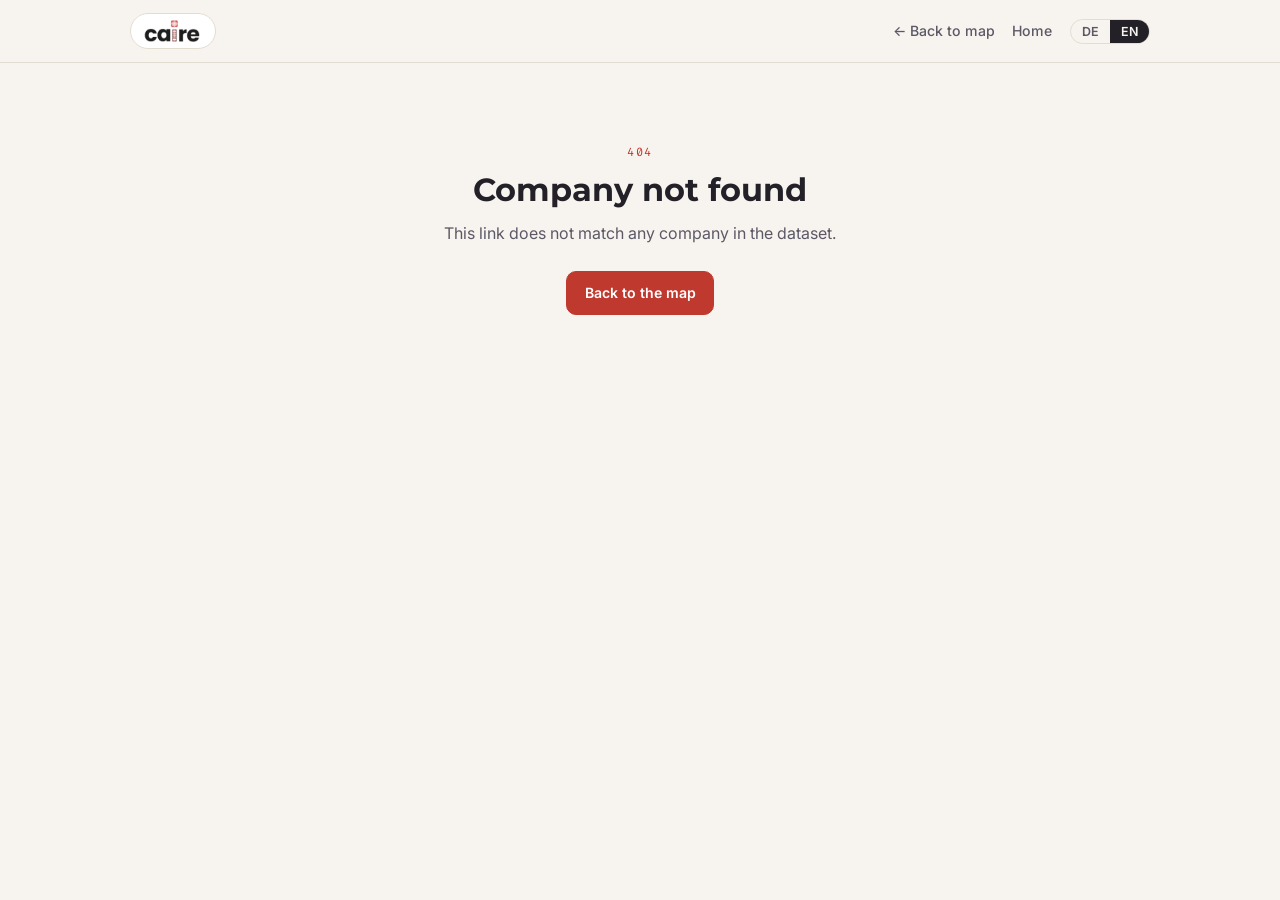
==== web-demo/company.html @ 9018b974 "Add logo splash, landing page and per-company pages; use scored prospects as map data Co-Authored-By" ====
<!doctype html>
<html lang="en">
<head>
<meta charset="utf-8" />
<meta name="viewport" content="width=device-width, initial-scale=1.0" />
<title>Caire — Company profile</title>
<meta name="description" content="Caire company profile: lead priority, agent scoring breakdown and evidence for Caritas Würzburg outreach." />
<link rel="icon" type="image/jpeg" href="logo.jpeg" />
<link href="https://fonts.googleapis.com/css2?family=Fira+Code:wght@400;500&family=Montserrat:wght@500;600;700;800&family=Inter:wght@400;500;600&display=swap" rel="stylesheet">
<style>
:root{--bg:#f7f4ef;--bg2:#efeae1;--card:#fdfbf8;--text:#232028;--soft:#5c5866;--accent:#c0392f;--accent-h:#a32b23;--accent-soft:#c0392f17;--border:#e2dcd1;--shadow:0 10px 30px -18px #3c302038;--on-accent:#fff;
  --tier-a:#5c7a5e;--tier-b:#b98a33;--tier-c:#8a8590;--tier-x:#c0392f;--bar:#e9e3d8;}
@media(prefers-color-scheme:dark){:root{--bg:#120f0f;--bg2:#1c1717;--card:#1d1818;--text:#f2ebe9;--soft:#b3a4a1;--accent:#ff7a6b;--accent-h:#ff9585;--accent-soft:#ff7a6b24;--border:#352c2c;--shadow:0 10px 30px -18px #000000bf;--on-accent:#120f0f;
  --tier-a:#8fb292;--tier-b:#d7ac5f;--tier-c:#9a939f;--tier-x:#ff7a6b;--bar:#2b2424;}}
*{box-sizing:border-box;margin:0;padding:0}
html{font-size:16px}
body{background:var(--bg);color:var(--text);font-family:Inter,system-ui,sans-serif;line-height:1.65;-webkit-font-smoothing:antialiased;overflow-x:hidden}
h1,h2,h3{font-family:Montserrat,Inter,sans-serif;line-height:1.3}
a{color:var(--accent)}
.container{max-width:1100px;margin:0 auto;padding:0 clamp(1rem,4vw,2.5rem)}
nav{position:sticky;top:0;z-index:10;background:color-mix(in srgb,var(--bg) 86%,transparent);backdrop-filter:blur(10px);border-bottom:1px solid var(--border)}
nav .container{display:flex;align-items:center;gap:1rem;height:62px}
.brand{display:flex;align-items:center;background:#fff;border-radius:999px;padding:3px 12px;border:1px solid var(--border)}
.brand img{height:28px;display:block}
nav .links{margin-left:auto;display:flex;gap:1.1rem;align-items:center}
nav .links a{color:var(--soft);text-decoration:none;font-size:.88rem;font-weight:500;white-space:nowrap}
nav .links a:hover{color:var(--accent)}
.lang{display:flex;border:1px solid var(--border);border-radius:999px;overflow:hidden}
.lang button{border:0;background:transparent;padding:4px 11px;font:600 .78rem Inter,sans-serif;color:var(--soft);cursor:pointer}
.lang button.on{background:var(--text);color:var(--bg)}
@media(max-width:560px){nav .links .hide-sm{display:none}}
main{padding:2.25rem 0 3rem}
.eyebrow{font-family:'Fira Code',monospace;letter-spacing:.12em;text-transform:uppercase;color:var(--accent);font-size:.75rem;display:block;margin-bottom:.4rem}
.head h1{font-size:clamp(1.8rem,5vw,2.8rem);font-weight:800;letter-spacing:-.02em;overflow-wrap:anywhere}
.head .sector{color:var(--soft);font-size:1.02rem;margin:.3rem 0 .9rem}
.facts{display:flex;flex-wrap:wrap;gap:.5rem}
.fact{font-size:.8rem;background:var(--card);border:1px solid var(--border);border-radius:999px;padding:.25rem .75rem;color:var(--soft);overflow-wrap:anywhere}
.fact b{color:var(--text);font-weight:600}
.grid2{display:grid;grid-template-columns:minmax(0,1.6fr) minmax(0,1fr);gap:1.25rem;margin-top:1.75rem}
@media(max-width:860px){.grid2{grid-template-columns:minmax(0,1fr)}}
.card{background:var(--card);border:1px solid var(--border);border-radius:14px;padding:1.35rem 1.4rem;box-shadow:var(--shadow);min-width:0}
.card+.card{margin-top:1.25rem}
.card h2{font-size:1.08rem;font-weight:700;margin-bottom:.8rem}
.score-hero{display:flex;gap:1.4rem;align-items:center;flex-wrap:wrap}
.big{font-family:Montserrat;font-weight:800;font-size:3.4rem;line-height:1;color:var(--accent)}
.big small{font-size:1.1rem;color:var(--soft);font-weight:600}
.tier{display:inline-block;padding:.3rem .8rem;border-radius:999px;font-weight:700;font-size:.85rem;color:#fff}
@media(prefers-color-scheme:dark){.tier{color:#120f0f}}
.tier.A{background:var(--tier-a)}.tier.B{background:var(--tier-b)}.tier.C{background:var(--tier-c)}.tier.X{background:var(--tier-x)}
.lead{font-size:1.02rem;margin-top:1rem}
.stats{display:grid;grid-template-columns:repeat(auto-fit,minmax(130px,1fr));gap:.6rem;margin-top:1.1rem}
.stat{background:var(--bg2);border-radius:10px;padding:.6rem .75rem}
.stat b{display:block;font-family:Montserrat;font-size:1.15rem}
.stat span{font-size:.75rem;color:var(--soft)}
.gate{margin-top:1rem;font-size:.88rem;padding:.6rem .8rem;border-radius:10px;border:1px solid var(--border)}
.gate.pass b{color:var(--tier-a)}.gate.fail{border-color:var(--tier-x);background:var(--accent-soft)}.gate.fail b{color:var(--tier-x)}
.callout{border-left:4px solid var(--accent);background:var(--accent-soft);padding:1rem 1.1rem;border-radius:0 12px 12px 0}
.callout .when{margin-top:.5rem;font-size:.85rem;color:var(--soft)}
.agent{padding:.8rem 0;border-top:1px solid var(--border)}
.agent:first-of-type{border-top:0;padding-top:0}
.agent-top{display:flex;align-items:center;gap:.6rem;flex-wrap:wrap}
.agent-id{font-family:'Fira Code',monospace;font-size:.75rem;color:var(--accent)}
.agent-name{font-weight:600;font-size:.95rem}
.method{font-size:.68rem;text-transform:uppercase;letter-spacing:.06em;border:1px solid var(--border);border-radius:999px;padding:.05rem .5rem;color:var(--soft)}
.method.reviewed{border-color:var(--tier-a);color:var(--tier-a)}
.agent-score{margin-left:auto;font-family:Montserrat;font-weight:700}
.bar{height:8px;border-radius:99px;background:var(--bar);margin:.45rem 0 .35rem;overflow:hidden}
.bar div{height:100%;background:var(--accent);border-radius:99px}
.agent-meta{font-size:.76rem;color:var(--soft);display:flex;gap:.9rem;flex-wrap:wrap}
.agent-why{font-size:.88rem;color:var(--soft);margin-top:.3rem}
ul.plain{list-style:none}
ul.plain li{position:relative;padding-left:1.1rem;font-size:.9rem;margin-bottom:.45rem;overflow-wrap:anywhere}
ul.plain li::before{content:"";position:absolute;left:0;top:.6em;width:6px;height:6px;border-radius:50%;background:var(--accent)}
ul.good li::before{background:var(--tier-a)}ul.warn li::before{background:var(--tier-b)}
.sub-h{font-size:.78rem;text-transform:uppercase;letter-spacing:.06em;color:var(--soft);font-weight:600;margin:1rem 0 .4rem}
.sub-h:first-child{margin-top:0}
p.body{font-size:.92rem;color:var(--soft);overflow-wrap:anywhere}
.chips{display:flex;flex-wrap:wrap;gap:.35rem}
.chip{font-size:.76rem;border:1px solid var(--border);border-radius:999px;padding:.15rem .6rem;color:var(--soft)}
.chip.area{background:var(--accent-soft);border-color:transparent;color:var(--accent)}
.src a{font-size:.85rem;text-decoration:none}
.src a:hover{text-decoration:underline}
.foot{font-size:.78rem;color:var(--soft);margin-top:1.5rem;padding-top:1rem;border-top:1px solid var(--border)}
.foot code{font-family:'Fira Code',monospace;font-size:.74rem;overflow-wrap:anywhere}
.pager{display:flex;justify-content:space-between;gap:1rem;margin-top:2rem;flex-wrap:wrap}
.btn{display:inline-block;padding:.6rem 1.1rem;border-radius:10px;font-weight:600;text-decoration:none;font-size:.88rem;border:1.5px solid var(--accent);color:var(--accent);max-width:100%;overflow:hidden;text-overflow:ellipsis;white-space:nowrap}
.btn:hover{background:var(--accent-soft)}
.btn.p{background:var(--accent);color:var(--on-accent)}
.empty{text-align:center;padding:5rem 0}
.empty h1{font-size:2rem;margin-bottom:.6rem}
.empty p{color:var(--soft);margin-bottom:1.5rem}
</style>
</head>
<body>
<nav><div class="container">
  <a class="brand" id="nav-home" href="home.html" aria-label="Caire home"><img src="logo.jpeg" alt="Caire logo"></a>
  <div class="links">
    <a id="nav-map" href="map.html"></a>
    <a id="nav-home2" class="hide-sm" href="home.html"></a>
    <div class="lang"><button data-l="de">DE</button><button data-l="en">EN</button></div>
  </div>
</div></nav>
<main class="container" id="root"></main>

<script src="data.js"></script>
<script>
const STR = {
  en: {
    back:'← Back to map', home:'Home', profile:'Company profile', rank:(r,n)=>`#${r} of ${n}`,
    lead:'Lead priority', final:'Final score', potential:'Potential if confirmed', gap:'Confidence gap',
    pct:n=>`Beats ${n}% of current Caritas partners`, pctl:'vs existing partners',
    cap:'Capacity multiplier', bonus:'Volunteer + trigger bonus',
    gate_pass:'Reputation gate passed', gate_fail:'Reputation gate failed',
    approach:'Suggested approach', when:'Best time to approach',
    agents:'Agent breakdown', conf:'confidence', weight:'weight', contrib:'contribution',
    reviewed:'reviewed', rule:'rule',
    why:'Why this score', strengths:'Strengths', drivers:'Top drivers', weak:'Weak spots', gaps:'Data gaps',
    lost:'pts lost', why_not:'Why not higher', reason:'Score reasoning', verify:'Verify next', flags:'Reviewer flags',
    csr:'CSR & engagement', themes:'CSR themes', areas:'Matched Caritas activity areas', foundation:'Foundation',
    prev:'Previous engagement', church:'Church link', network:'Caritas network link',
    facilities:n=>`${n} Caritas facilities in the same town`,
    contact:'Contact & sources', website:'Website', contact_l:'Contact', sources:'Sources', notes:'Research notes',
    src_conf:'Source confidence', high:'High', medium:'Medium', low:'Low',
    employees:'Employees', size:'Size', presence:'Presence',
    how:'How this score works', approx:'Map position is approximate (town level), not an exact address.',
    approx_district:'Only the district is known; the map position is the district centre.',
    prevc:'← Previous', nextc:'Next →',
    nf_title:'Company not found', nf_body:'This link does not match any company in the dataset.', nf_btn:'Back to the map',
  },
  de: {
    back:'← Zurück zur Karte', home:'Start', profile:'Unternehmensprofil', rank:(r,n)=>`#${r} von ${n}`,
    lead:'Lead-Priorität', final:'Endwert', potential:'Potenzial bei Bestätigung', gap:'Konfidenzlücke',
    pct:n=>`Besser als ${n}% der aktuellen Caritas-Partner`, pctl:'ggü. bestehenden Partnern',
    cap:'Kapazitätsfaktor', bonus:'Ehrenamt- + Anlass-Bonus',
    gate_pass:'Reputationsprüfung bestanden', gate_fail:'Reputationsprüfung nicht bestanden',
    approach:'Empfohlener Ansatz', when:'Bester Zeitpunkt',
    agents:'Bewertung je Agent', conf:'Konfidenz', weight:'Gewicht', contrib:'Beitrag',
    reviewed:'geprüft', rule:'Regel',
    why:'Warum diese Bewertung', strengths:'Stärken', drivers:'Wichtigste Treiber', weak:'Schwachstellen', gaps:'Datenlücken',
    lost:'Pkt. verloren', why_not:'Warum nicht höher', reason:'Begründung', verify:'Als Nächstes prüfen', flags:'Hinweise des Reviewers',
    csr:'CSR & Engagement', themes:'CSR-Themen', areas:'Passende Caritas-Tätigkeitsbereiche', foundation:'Stiftung',
    prev:'Bisheriges Engagement', church:'Kirchenbezug', network:'Bezug zum Caritas-Netzwerk',
    facilities:n=>`${n} Caritas-Einrichtungen im selben Ort`,
    contact:'Kontakt & Quellen', website:'Website', contact_l:'Kontakt', sources:'Quellen', notes:'Recherchenotizen',
    src_conf:'Beleglage', high:'Hoch', medium:'Mittel', low:'Niedrig',
    employees:'Mitarbeitende', size:'Größe', presence:'Präsenz',
    how:'So funktioniert die Bewertung', approx:'Die Kartenposition ist ungefähr (Ortsebene), keine genaue Adresse.',
    approx_district:'Nur der Landkreis ist bekannt; die Kartenposition ist die Kreismitte.',
    prevc:'← Vorheriges', nextc:'Nächstes →',
    nf_title:'Unternehmen nicht gefunden', nf_body:'Dieser Link passt zu keinem Unternehmen im Datensatz.', nf_btn:'Zurück zur Karte',
  }
};
const params = new URLSearchParams(location.search);
let LANG = params.get('lang') === 'de' ? 'de' : 'en';
const t = k => STR[LANG][k];
const DATA = (typeof CAIRE_COMPANIES !== 'undefined') ? CAIRE_COMPANIES : [];
const META = (typeof CAIRE_META !== 'undefined') ? CAIRE_META : {};
const BY_RANK = [...DATA].sort((a,b)=>(a.rank??1e9)-(b.rank??1e9));

function esc(s){
  if(s===undefined||s===null) return '';
  return String(s).replace(/[&<>"']/g, m=>({'&':'&amp;','<':'&lt;','>':'&gt;','"':'&quot;',"'":'&#39;'}[m]));
}
const has = v => v!==null && v!==undefined && v!=='' && !(Array.isArray(v) && !v.length);
const num = (v,d=1) => (typeof v==='number') ? v.toFixed(d).replace(/\.0+$/,'') : '–';
const host = u => { try{ return new URL(u).hostname.replace(/^www\./,''); }catch(e){ return u; } };
const safeUrl = u => /^https?:\/\//i.test(String(u||'')) ? u : null;
const langQ = () => LANG==='de' ? '&lang=de' : '';
const pageUrl = id => `company.html?id=${encodeURIComponent(id)}${langQ()}`;
const ul = (items, cls='') => `<ul class="plain ${cls}">${items.map(i=>`<li>${i}</li>`).join('')}</ul>`;
const sub = (title, html) => html ? `<div class="sub-h">${esc(title)}</div>${html}` : '';
// Explanation items are either strings or {agent, name, why, contribution|lost_points|score}.
function itemText(x, kind){
  if(typeof x === 'string') return esc(x);
  const extra = kind==='gap' && x.lost_points!=null ? ` <span class="chip">−${num(x.lost_points,2)} ${t('lost')}</span>`
    : kind==='driver' && x.contribution!=null ? ` <span class="chip">+${num(x.contribution,2)}</span>`
    : x.score!=null ? ` <span class="chip">${esc(x.score)}/10</span>` : '';
  return `<b>${esc(x.name||x.agent||'')}</b>${x.why ? ': '+esc(x.why) : ''}${extra}`;
}

function syncChrome(){
  document.documentElement.lang = LANG;
  document.getElementById('nav-map').textContent = t('back');
  document.getElementById('nav-home2').textContent = t('home');
  const q = LANG==='de' ? '?lang=de' : '';
  document.getElementById('nav-map').href = 'map.html' + q;
  document.getElementById('nav-home').href = 'home.html' + q;
  document.getElementById('nav-home2').href = 'home.html' + q;
  document.querySelectorAll('.lang button').forEach(b=> b.classList.toggle('on', b.dataset.l===LANG));
}

function render(){
  syncChrome();
  const root = document.getElementById('root');
  const c = DATA.find(x=>x.id===params.get('id'));
  if(!c){
    document.title = 'Caire — ' + t('nf_title');
    root.innerHTML = `<div class="empty"><span class="eyebrow">404</span><h1>${t('nf_title')}</h1><p>${t('nf_body')}</p><a class="btn p" href="map.html${LANG==='de'?'?lang=de':''}">${t('nf_btn')}</a></div>`;
    return;
  }
  document.title = `${c.name} — Caire`;
  const s = c.scores||{}, e = c.explanation||{}, g = c.gate||{}, a = c.agents||{};
  const tc = ['A','B','C','X'].includes(c.tier_code) ? c.tier_code : 'C';
  const web = safeUrl(c.website);

  const facts = [
    c.town ? `<span class="fact"><b>${esc(c.town)}</b>${c.landkreis && c.landkreis!==c.town ? ' · '+esc(c.landkreis) : ''}</span>` : '',
    has(c.presence) ? `<span class="fact">${t('presence')}: <b>${esc(c.presence)}</b></span>` : '',
    has(c.size_class) ? `<span class="fact">${t('size')}: <b>${esc(c.size_class)}</b></span>` : '',
    has(c.employees) ? `<span class="fact">${t('employees')}: <b>${esc(c.employees)}</b></span>` : '',
    web ? `<span class="fact"><a href="${esc(web)}" target="_blank" rel="noopener">${esc(host(web))} ↗</a></span>` : '',
    c.rank!=null ? `<span class="fact"><b>${esc(t('rank')(c.rank, DATA.length))}</b></span>` : '',
  ].join('');

  const stats = [
    [num(s.final_score,2), t('final')],
    [num(s.potential_score_if_confirmed,2), t('potential')],
    [num(s.confidence_gap,2), t('gap')],
    [s.percentile_vs_existing_partners!=null ? s.percentile_vs_existing_partners+'%' : '–', t('pctl')],
    [s.capacity_multiplier!=null ? '×'+num(s.capacity_multiplier,2) : '–', t('cap')],
    [s.volunteer_trigger_bonus ? '+'+num(s.volunteer_trigger_bonus,2) : '0', t('bonus')],
  ].map(([v,l])=>`<div class="stat"><b>${esc(v)}</b><span>${esc(l)}</span></div>`).join('');

  const agentIds = Object.keys(a).sort((x,y)=>parseInt(x.slice(1))-parseInt(y.slice(1)));
  const agents = agentIds.map(id=>{
    const ag = a[id]||{};
    const pctw = Math.max(0, Math.min(100, (ag.score||0)*10));
    const method = ag.method==='reviewed' ? 'reviewed' : 'rule';
    return `<div class="agent">
      <div class="agent-top"><span class="agent-id">${esc(id)}</span><span class="agent-name">${esc(ag.name)}</span>
        <span class="method ${method}">${t(method)}</span><span class="agent-score">${esc(num(ag.score))}/10</span></div>
      <div class="bar"><div style="width:${pctw}%"></div></div>
      <div class="agent-meta"><span>${t('conf')} ${esc(num(ag.confidence,2))}</span><span>${t('weight')} ${esc(num(ag.weight,2))}</span>
        <span>${t('contrib')} ${esc(num(ag.contribution,2))} / ${esc(num(ag.max_contribution,2))}</span></div>
      ${ag.rationale ? `<div class="agent-why">${esc(ag.rationale)}</div>` : ''}
    </div>`;
  }).join('');

  const why = [
    sub(t('strengths'), has(e.strengths) ? ul(e.strengths.map(x=>itemText(x)), 'good') : ''),
    sub(t('drivers'), has(e.top_drivers) ? ul(e.top_drivers.map(x=>itemText(x,'driver')), 'good') : ''),
    sub(t('weak'), has(e.weak_spots) ? ul(e.weak_spots.map(x=>itemText(x)), 'warn') : ''),
    sub(t('gaps'), has(e.data_gaps) ? ul(e.data_gaps.map(x=>itemText(x,'gap')), 'warn') : ''),
    sub(t('why_not'), has(e.why_not_higher) ? `<p class="body">${esc(e.why_not_higher)}</p>` : ''),
    sub(t('reason'), has(e.score_reason) ? `<p class="body">${esc(e.score_reason)}</p>` : ''),
  ].join('');

  const side = [
    sub(t('verify'), has(e.what_to_verify_next) ? ul(e.what_to_verify_next.map(x=>itemText(x))) : ''),
    sub(t('flags'), has(e.reviewer_flags) ? ul(e.reviewer_flags.map(x=>itemText(x)), 'warn') : ''),
  ].join('');

  const csr = [
    has(c.csr_summary) ? `<p class="body">${esc(c.csr_summary)}</p>` : '',
    sub(t('themes'), has(c.csr_themes) ? `<div class="chips">${c.csr_themes.map(x=>`<span class="chip">${esc(x)}</span>`).join('')}</div>` : ''),
    sub(t('areas'), has(c.matched_areas) ? `<div class="chips">${c.matched_areas.map(x=>`<span class="chip area">${esc(x)}</span>`).join('')}</div>` : ''),
    sub(t('foundation'), has(c.foundation) ? `<p class="body">${esc(typeof c.foundation==='string' ? c.foundation : JSON.stringify(c.foundation))}</p>` : ''),
    sub(t('prev'), has(c.previous_engagement) ? ul(c.previous_engagement.map(x=>esc(x))) : ''),
    sub(t('church'), has(c.church_link) ? `<p class="body">${esc(c.church_link)}</p>` : ''),
    sub(t('network'), (has(c.caritas_network_link) || c.caritas_facilities_in_town) ?
      `${has(c.caritas_network_link) ? `<p class="body">${esc(c.caritas_network_link)}</p>` : ''}${c.caritas_facilities_in_town ? `<p class="body"><b>${esc(t('facilities')(c.caritas_facilities_in_town))}</b></p>` : ''}` : ''),
  ].join('');

  const srcs = (c.source_urls||[]).map(u=>{ const su = safeUrl(u); return su ? `<a href="${esc(su)}" target="_blank" rel="noopener">${esc(host(su))} ↗</a>` : esc(u); });
  const contact = [
    sub(t('website'), web ? `<p class="body"><a href="${esc(web)}" target="_blank" rel="noopener">${esc(web)}</a></p>` : ''),
    sub(t('contact_l'), has(c.contact) ? `<p class="body">${esc(c.contact)}</p>` : ''),
    sub(t('src_conf'), has(c.confidence) ? `<p class="body"><b>${esc(t(c.confidence) || c.confidence)}</b></p>` : ''),
    sub(t('sources'), srcs.length ? `<div class="src">${ul(srcs)}</div>` : ''),
    sub(t('notes'), has(c.source_notes) ? `<p class="body">${esc(c.source_notes)}</p>` : ''),
  ].join('');

  const i = BY_RANK.indexOf(c), prev = BY_RANK[i-1], next = BY_RANK[i+1];
  const m = META.model || {};

  root.innerHTML = `
    <div class="head">
      <span class="eyebrow">${t('profile')}${c.pid ? ' · '+esc(c.pid) : ''}</span>
      <h1>${esc(c.name)}</h1>
      ${has(c.sector) ? `<p class="sector">${esc(c.sector)}</p>` : ''}
      <div class="facts">${facts}</div>
    </div>

    <div class="grid2">
      <div>
        <div class="card">
          <div class="score-hero">
            <div><div class="big">${esc(num(s.lead_priority))}<small> /10</small></div><div style="font-size:.8rem;color:var(--soft)">${t('lead')}</div></div>
            <div><span class="tier ${tc}">${esc(c.tier||tc)}</span>
              ${s.percentile_vs_existing_partners!=null ? `<div style="font-size:.88rem;margin-top:.4rem">${esc(t('pct')(s.percentile_vs_existing_partners))}</div>` : ''}</div>
          </div>
          ${has(e.headline) ? `<p class="lead">${esc(e.headline)}</p>` : ''}
          <div class="stats">${stats}</div>
          <div class="gate ${g.pass===false ? 'fail' : 'pass'}"><b>${g.pass===false ? '✕ '+t('gate_fail') : '✓ '+t('gate_pass')}</b>${g.note ? ' — '+esc(g.note) : ''}</div>
        </div>

        ${has(e.approach_angle) ? `<div class="card"><h2>${t('approach')}</h2><div class="callout">${esc(e.approach_angle)}
          ${has(e.best_time_to_approach) ? `<div class="when"><b>${t('when')}:</b> ${esc(e.best_time_to_approach)}</div>` : ''}</div></div>` : ''}

        ${agents ? `<div class="card"><h2>${t('agents')}</h2>${agents}</div>` : ''}
        ${why ? `<div class="card"><h2>${t('why')}</h2>${why}</div>` : ''}
      </div>
      <div>
        ${side ? `<div class="card">${side}</div>` : ''}
        ${csr ? `<div class="card"><h2>${t('csr')}</h2>${csr}</div>` : ''}
        ${contact ? `<div class="card"><h2>${t('contact')}</h2>${contact}</div>` : ''}
      </div>
    </div>

    <div class="pager">
      ${prev ? `<a class="btn" href="${pageUrl(prev.id)}" title="${esc(prev.name)}">${t('prevc')} ${esc(prev.name)}</a>` : '<span></span>'}
      ${next ? `<a class="btn p" href="${pageUrl(next.id)}" title="${esc(next.name)}">${esc(next.name)} ${t('nextc')}</a>` : ''}
    </div>

    <div class="foot">
      <b>${t('how')}:</b> ${m.formula_final ? `<code>${esc(m.formula_final)}</code>` : ''}${m.formula_lead_priority ? ` · <code>${esc(m.formula_lead_priority)}</code>` : ''}
      ${META.calibration && META.calibration.basis ? `<br>${esc(META.calibration.basis)}` : ''}
      <br>${c.position==='district' ? t('approx_district') : t('approx')}
    </div>`;
}

document.querySelectorAll('.lang button').forEach(b=> b.onclick = ()=>{
  LANG = b.dataset.l;
  if(LANG==='de') params.set('lang','de'); else params.delete('lang');
  history.replaceState(null, '', '?' + params.toString());
  render();
});
render();
</script>
</body>
</html>
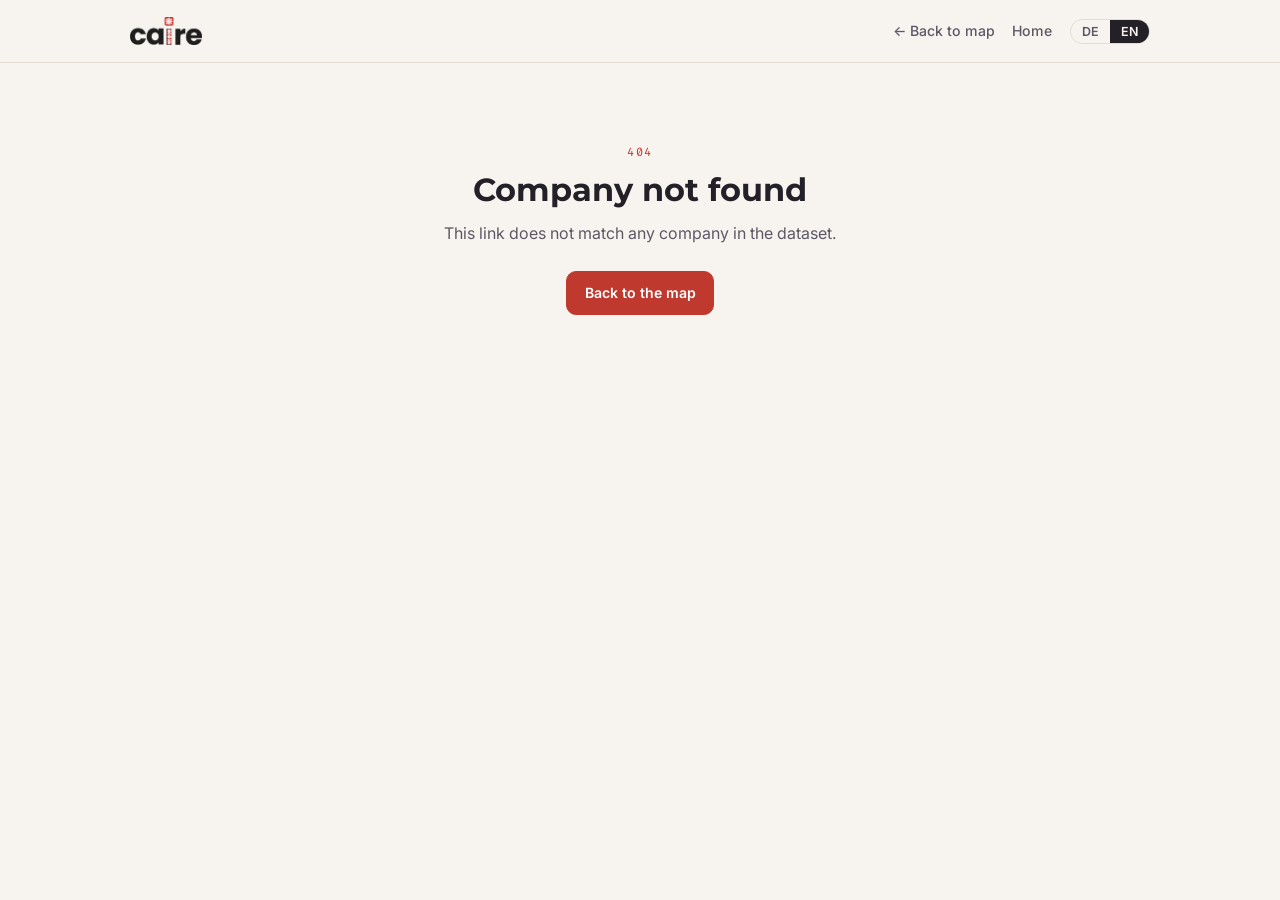
==== commit 6fa9104b: "all files push" ====
--- a/web-demo/company.html
+++ b/web-demo/company.html
@@ -5,13 +5,13 @@
 <meta name="viewport" content="width=device-width, initial-scale=1.0" />
 <title>Caire — Company profile</title>
 <meta name="description" content="Caire company profile: lead priority, agent scoring breakdown and evidence for Caritas Würzburg outreach." />
-<link rel="icon" type="image/jpeg" href="logo.jpeg" />
+<link rel="icon" type="image/png" href="logo.png" />
 <link href="https://fonts.googleapis.com/css2?family=Fira+Code:wght@400;500&family=Montserrat:wght@500;600;700;800&family=Inter:wght@400;500;600&display=swap" rel="stylesheet">
 <style>
 :root{--bg:#f7f4ef;--bg2:#efeae1;--card:#fdfbf8;--text:#232028;--soft:#5c5866;--accent:#c0392f;--accent-h:#a32b23;--accent-soft:#c0392f17;--border:#e2dcd1;--shadow:0 10px 30px -18px #3c302038;--on-accent:#fff;
-  --tier-a:#5c7a5e;--tier-b:#b98a33;--tier-c:#8a8590;--tier-x:#c0392f;--bar:#e9e3d8;}
+  --tier-a:#2e9e4f;--tier-b:#e5b400;--tier-c:#d63a2f;--tier-x:#141414;--bar:#e9e3d8;}
 @media(prefers-color-scheme:dark){:root{--bg:#120f0f;--bg2:#1c1717;--card:#1d1818;--text:#f2ebe9;--soft:#b3a4a1;--accent:#ff7a6b;--accent-h:#ff9585;--accent-soft:#ff7a6b24;--border:#352c2c;--shadow:0 10px 30px -18px #000000bf;--on-accent:#120f0f;
-  --tier-a:#8fb292;--tier-b:#d7ac5f;--tier-c:#9a939f;--tier-x:#ff7a6b;--bar:#2b2424;}}
+  --tier-a:#4cc271;--tier-b:#f2c94c;--tier-c:#ff6b5e;--tier-x:#000;--bar:#2b2424;}}
 *{box-sizing:border-box;margin:0;padding:0}
 html{font-size:16px}
 body{background:var(--bg);color:var(--text);font-family:Inter,system-ui,sans-serif;line-height:1.65;-webkit-font-smoothing:antialiased;overflow-x:hidden}
@@ -20,8 +20,9 @@
 .container{max-width:1100px;margin:0 auto;padding:0 clamp(1rem,4vw,2.5rem)}
 nav{position:sticky;top:0;z-index:10;background:color-mix(in srgb,var(--bg) 86%,transparent);backdrop-filter:blur(10px);border-bottom:1px solid var(--border)}
 nav .container{display:flex;align-items:center;gap:1rem;height:62px}
-.brand{display:flex;align-items:center;background:#fff;border-radius:999px;padding:3px 12px;border:1px solid var(--border)}
+.brand{display:flex;align-items:center}
 .brand img{height:28px;display:block}
+@media(prefers-color-scheme:dark){.brand img{filter:invert(1) hue-rotate(180deg)}}
 nav .links{margin-left:auto;display:flex;gap:1.1rem;align-items:center}
 nav .links a{color:var(--soft);text-decoration:none;font-size:.88rem;font-weight:500;white-space:nowrap}
 nav .links a:hover{color:var(--accent)}
@@ -46,7 +47,7 @@
 .big small{font-size:1.1rem;color:var(--soft);font-weight:600}
 .tier{display:inline-block;padding:.3rem .8rem;border-radius:999px;font-weight:700;font-size:.85rem;color:#fff}
 @media(prefers-color-scheme:dark){.tier{color:#120f0f}}
-.tier.A{background:var(--tier-a)}.tier.B{background:var(--tier-b)}.tier.C{background:var(--tier-c)}.tier.X{background:var(--tier-x)}
+.tier.A{background:var(--tier-a)}.tier.B{background:var(--tier-b)}.tier.C{background:var(--tier-c)}.tier.X{background:var(--tier-x);color:#fff;border:1px solid #fff3}.tier.B{color:#1a1a1a}
 .lead{font-size:1.02rem;margin-top:1rem}
 .stats{display:grid;grid-template-columns:repeat(auto-fit,minmax(130px,1fr));gap:.6rem;margin-top:1.1rem}
 .stat{background:var(--bg2);border-radius:10px;padding:.6rem .75rem}
@@ -93,7 +94,7 @@
 </head>
 <body>
 <nav><div class="container">
-  <a class="brand" id="nav-home" href="home.html" aria-label="Caire home"><img src="logo.jpeg" alt="Caire logo"></a>
+  <a class="brand" id="nav-home" href="home.html" aria-label="Caire home"><img src="logo.png" alt="Caire logo"></a>
   <div class="links">
     <a id="nav-map" href="map.html"></a>
     <a id="nav-home2" class="hide-sm" href="home.html"></a>
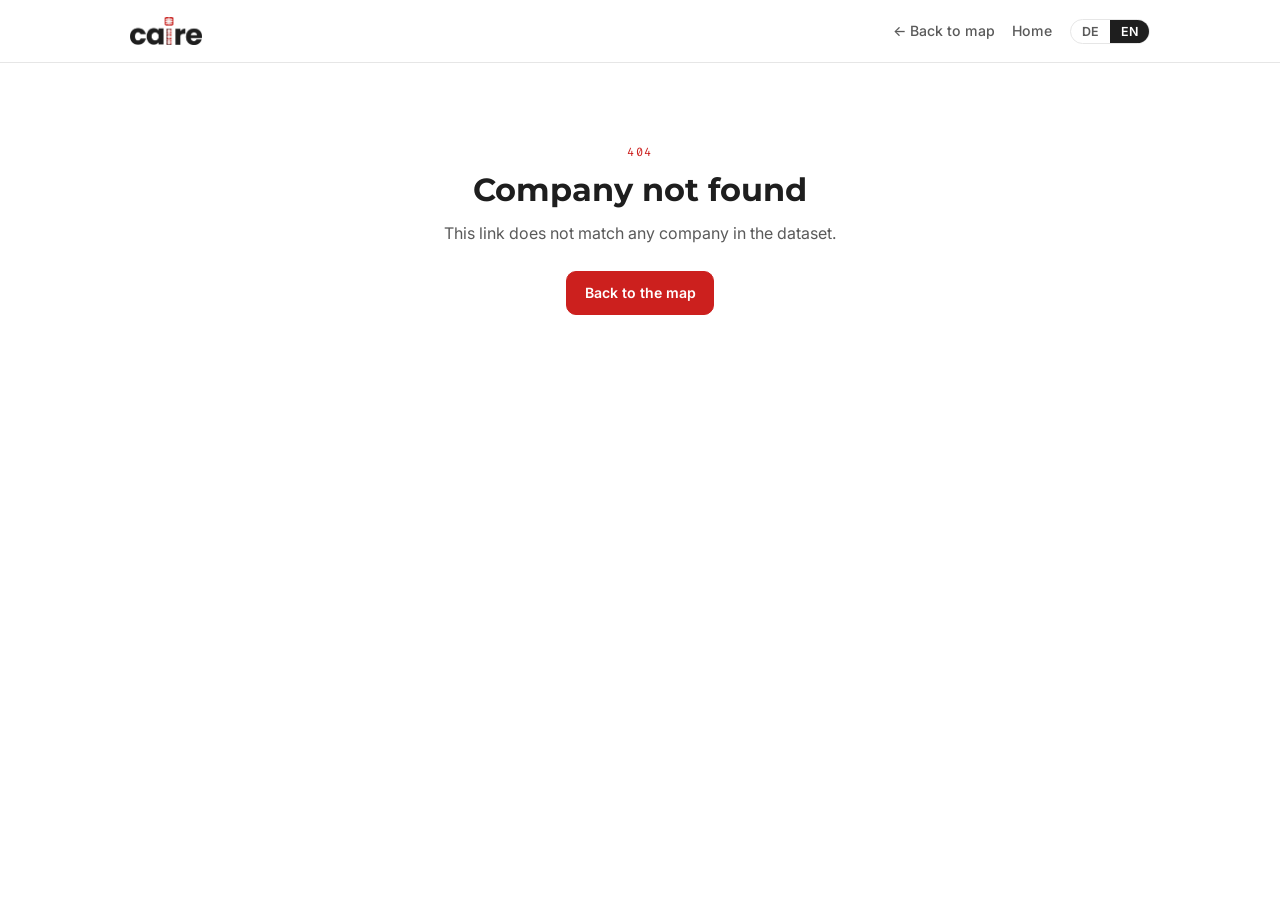
==== commit 2bfe56e3: "Use the logo's colours site-wide (white, near-black, Caritas red); drop dark-mode logo inversion Co-" ====
--- a/web-demo/company.html
+++ b/web-demo/company.html
@@ -2,16 +2,15 @@
 <html lang="en">
 <head>
 <meta charset="utf-8" />
+<meta name="color-scheme" content="light" />
 <meta name="viewport" content="width=device-width, initial-scale=1.0" />
 <title>Caire — Company profile</title>
 <meta name="description" content="Caire company profile: lead priority, agent scoring breakdown and evidence for Caritas Würzburg outreach." />
 <link rel="icon" type="image/png" href="logo.png" />
 <link href="https://fonts.googleapis.com/css2?family=Fira+Code:wght@400;500&family=Montserrat:wght@500;600;700;800&family=Inter:wght@400;500;600&display=swap" rel="stylesheet">
 <style>
-:root{--bg:#f7f4ef;--bg2:#efeae1;--card:#fdfbf8;--text:#232028;--soft:#5c5866;--accent:#c0392f;--accent-h:#a32b23;--accent-soft:#c0392f17;--border:#e2dcd1;--shadow:0 10px 30px -18px #3c302038;--on-accent:#fff;
+:root{--bg:#ffffff;--bg2:#f5f5f5;--card:#ffffff;--text:#1e1e1e;--soft:#5a5a5a;--accent:#cc201e;--accent-h:#a81a18;--accent-soft:#cc201e14;--border:#e6e6e6;--shadow:0 10px 30px -18px #1e1e1e33;--on-accent:#fff;
   --tier-a:#2e9e4f;--tier-b:#e5b400;--tier-c:#d63a2f;--tier-x:#141414;--bar:#e9e3d8;}
-@media(prefers-color-scheme:dark){:root{--bg:#120f0f;--bg2:#1c1717;--card:#1d1818;--text:#f2ebe9;--soft:#b3a4a1;--accent:#ff7a6b;--accent-h:#ff9585;--accent-soft:#ff7a6b24;--border:#352c2c;--shadow:0 10px 30px -18px #000000bf;--on-accent:#120f0f;
-  --tier-a:#4cc271;--tier-b:#f2c94c;--tier-c:#ff6b5e;--tier-x:#000;--bar:#2b2424;}}
 *{box-sizing:border-box;margin:0;padding:0}
 html{font-size:16px}
 body{background:var(--bg);color:var(--text);font-family:Inter,system-ui,sans-serif;line-height:1.65;-webkit-font-smoothing:antialiased;overflow-x:hidden}
@@ -22,7 +21,6 @@
 nav .container{display:flex;align-items:center;gap:1rem;height:62px}
 .brand{display:flex;align-items:center}
 .brand img{height:28px;display:block}
-@media(prefers-color-scheme:dark){.brand img{filter:invert(1) hue-rotate(180deg)}}
 nav .links{margin-left:auto;display:flex;gap:1.1rem;align-items:center}
 nav .links a{color:var(--soft);text-decoration:none;font-size:.88rem;font-weight:500;white-space:nowrap}
 nav .links a:hover{color:var(--accent)}
@@ -46,7 +44,6 @@
 .big{font-family:Montserrat;font-weight:800;font-size:3.4rem;line-height:1;color:var(--accent)}
 .big small{font-size:1.1rem;color:var(--soft);font-weight:600}
 .tier{display:inline-block;padding:.3rem .8rem;border-radius:999px;font-weight:700;font-size:.85rem;color:#fff}
-@media(prefers-color-scheme:dark){.tier{color:#120f0f}}
 .tier.A{background:var(--tier-a)}.tier.B{background:var(--tier-b)}.tier.C{background:var(--tier-c)}.tier.X{background:var(--tier-x);color:#fff;border:1px solid #fff3}.tier.B{color:#1a1a1a}
 .lead{font-size:1.02rem;margin-top:1rem}
 .stats{display:grid;grid-template-columns:repeat(auto-fit,minmax(130px,1fr));gap:.6rem;margin-top:1.1rem}
@@ -104,6 +101,7 @@
 <main class="container" id="root"></main>
 
 <script src="data.js"></script>
+<script src="data_de.js"></script>
 <script>
 const STR = {
   en: {
@@ -152,10 +150,27 @@
   }
 };
 const params = new URLSearchParams(location.search);
-let LANG = params.get('lang') === 'de' ? 'de' : 'en';
+// Language: ?lang= wins, else the last choice on any Caire page (stored per browser).
+let LANG = params.get('lang') || (()=>{ try{ return localStorage.getItem('caire-lang'); }catch(e){ return null; } })();
+LANG = LANG === 'de' ? 'de' : 'en';
 const t = k => STR[LANG][k];
 const DATA = (typeof CAIRE_COMPANIES !== 'undefined') ? CAIRE_COMPANIES : [];
 const META = (typeof CAIRE_META !== 'undefined') ? CAIRE_META : {};
+/* German view: swap English data strings for their CAIRE_DE translation (data_de.js); untranslated text stays English. */
+const DE_DICT = (typeof CAIRE_DE !== 'undefined') ? CAIRE_DE : {};
+const DE_SKIP = new Set(['id','pid','name','website','source_urls','url','town','landkreis','tier_code','confidence','scope','position','matched_areas','csr_themes','agent','method']);
+const DE_CACHE = new WeakMap();
+function localize(v, key){
+  if(DE_SKIP.has(key)) return v;
+  if(typeof v === 'string') return DE_DICT[v] || v;
+  if(Array.isArray(v)) return v.map(x=>localize(x, key));
+  if(v && typeof v === 'object'){
+    if(DE_CACHE.has(v)) return DE_CACHE.get(v);
+    const o = {}; for(const k in v) o[k] = localize(v[k], k);
+    DE_CACHE.set(v, o); return o;
+  }
+  return v;
+}
 const BY_RANK = [...DATA].sort((a,b)=>(a.rank??1e9)-(b.rank??1e9));
 
 function esc(s){
@@ -193,7 +208,8 @@
 function render(){
   syncChrome();
   const root = document.getElementById('root');
-  const c = DATA.find(x=>x.id===params.get('id'));
+  const raw = DATA.find(x=>x.id===params.get('id'));
+  const c = raw && LANG==='de' ? localize(raw) : raw;
   if(!c){
     document.title = 'Caire — ' + t('nf_title');
     root.innerHTML = `<div class="empty"><span class="eyebrow">404</span><h1>${t('nf_title')}</h1><p>${t('nf_body')}</p><a class="btn p" href="map.html${LANG==='de'?'?lang=de':''}">${t('nf_btn')}</a></div>`;
@@ -322,6 +338,7 @@
 
 document.querySelectorAll('.lang button').forEach(b=> b.onclick = ()=>{
   LANG = b.dataset.l;
+  try{ localStorage.setItem('caire-lang', LANG); }catch(e){}
   if(LANG==='de') params.set('lang','de'); else params.delete('lang');
   history.replaceState(null, '', '?' + params.toString());
   render();
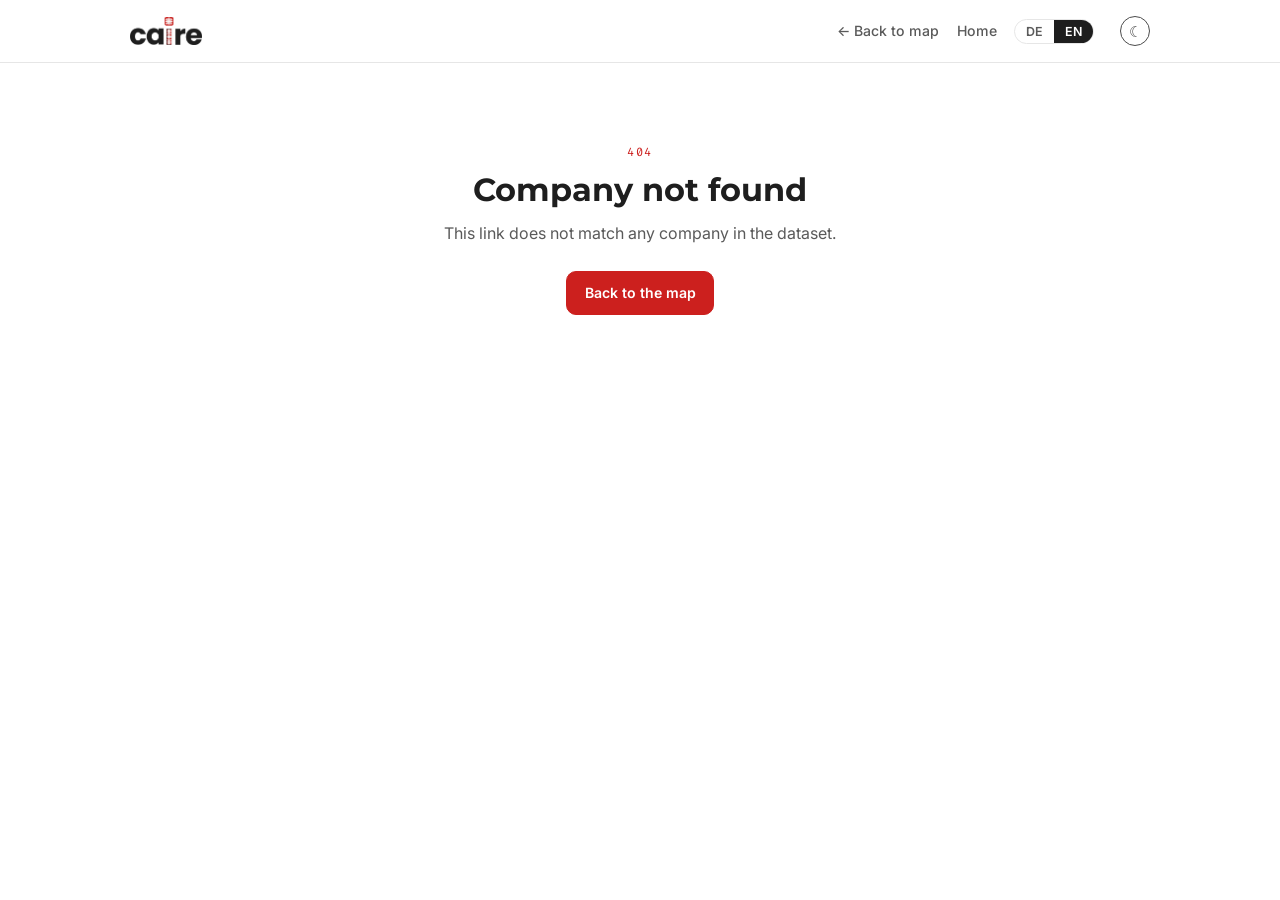
==== commit a4f4c8c6: "Light/dark theme, full German company details, Lower Franconia default - theme.js: light/dark toggle" ====
--- a/web-demo/company.html
+++ b/web-demo/company.html
@@ -2,7 +2,8 @@
 <html lang="en">
 <head>
 <meta charset="utf-8" />
-<meta name="color-scheme" content="light" />
+<meta name="color-scheme" content="light dark" />
+<script src="theme.js"></script>
 <meta name="viewport" content="width=device-width, initial-scale=1.0" />
 <title>Caire — Company profile</title>
 <meta name="description" content="Caire company profile: lead priority, agent scoring breakdown and evidence for Caritas Würzburg outreach." />
@@ -11,6 +12,7 @@
 <style>
 :root{--bg:#ffffff;--bg2:#f5f5f5;--card:#ffffff;--text:#1e1e1e;--soft:#5a5a5a;--accent:#cc201e;--accent-h:#a81a18;--accent-soft:#cc201e14;--border:#e6e6e6;--shadow:0 10px 30px -18px #1e1e1e33;--on-accent:#fff;
   --tier-a:#2e9e4f;--tier-b:#e5b400;--tier-c:#d63a2f;--tier-x:#141414;--bar:#e9e3d8;}
+:root[data-theme="dark"]{--bg:#141414;--bg2:#1b1b1b;--card:#1e1e1e;--text:#f2f2f2;--soft:#b5b5b5;--accent:#ff5450;--accent-h:#ff7b77;--accent-soft:#ff545024;--border:#333333;--shadow:0 10px 30px -18px #000000cc;--on-accent:#141414;--tier-a:#4cc271;--tier-b:#f2c94c;--tier-c:#ff6b5e;--tier-x:#000;--bar:#2b2b2b;}
 *{box-sizing:border-box;margin:0;padding:0}
 html{font-size:16px}
 body{background:var(--bg);color:var(--text);font-family:Inter,system-ui,sans-serif;line-height:1.65;-webkit-font-smoothing:antialiased;overflow-x:hidden}
@@ -158,15 +160,16 @@
 const META = (typeof CAIRE_META !== 'undefined') ? CAIRE_META : {};
 /* German view: swap English data strings for their CAIRE_DE translation (data_de.js); untranslated text stays English. */
 const DE_DICT = (typeof CAIRE_DE !== 'undefined') ? CAIRE_DE : {};
-const DE_SKIP = new Set(['id','pid','name','website','source_urls','url','town','landkreis','tier_code','confidence','scope','position','matched_areas','csr_themes','agent','method']);
+const DE_SKIP = new Set(['id','pid','website','source_urls','url','town','landkreis','tier_code','confidence','scope','position','matched_areas','csr_themes','agent','method']);
 const DE_CACHE = new WeakMap();
-function localize(v, key){
-  if(DE_SKIP.has(key)) return v;
+// A company's own "name" (depth 1) stays as is; names deeper down (agent names, drivers) are translated.
+function localize(v, key, depth=0){
+  if(DE_SKIP.has(key) || (key==='name' && depth===1)) return v;
   if(typeof v === 'string') return DE_DICT[v] || v;
-  if(Array.isArray(v)) return v.map(x=>localize(x, key));
+  if(Array.isArray(v)) return v.map(x=>localize(x, key, depth+1));
   if(v && typeof v === 'object'){
     if(DE_CACHE.has(v)) return DE_CACHE.get(v);
-    const o = {}; for(const k in v) o[k] = localize(v[k], k);
+    const o = {}; for(const k in v) o[k] = localize(v[k], k, depth+1);
     DE_CACHE.set(v, o); return o;
   }
   return v;
@@ -288,7 +291,8 @@
   ].join('');
 
   const i = BY_RANK.indexOf(c), prev = BY_RANK[i-1], next = BY_RANK[i+1];
-  const m = META.model || {};
+  const LM = LANG==='de' ? localize(META) : META;
+  const m = LM.model || {};
 
   root.innerHTML = `
     <div class="head">
@@ -302,7 +306,7 @@
       <div>
         <div class="card">
           <div class="score-hero">
-            <div><div class="big">${esc(num(s.lead_priority))}<small> /10</small></div><div style="font-size:.8rem;color:var(--soft)">${t('lead')}</div></div>
+            <div><div class="big">${esc(num(s.lead_priority))}</div><div style="font-size:.8rem;color:var(--soft)">${t('lead')}</div></div>
             <div><span class="tier ${tc}">${esc(c.tier||tc)}</span>
               ${s.percentile_vs_existing_partners!=null ? `<div style="font-size:.88rem;margin-top:.4rem">${esc(t('pct')(s.percentile_vs_existing_partners))}</div>` : ''}</div>
           </div>
@@ -331,7 +335,7 @@
 
     <div class="foot">
       <b>${t('how')}:</b> ${m.formula_final ? `<code>${esc(m.formula_final)}</code>` : ''}${m.formula_lead_priority ? ` · <code>${esc(m.formula_lead_priority)}</code>` : ''}
-      ${META.calibration && META.calibration.basis ? `<br>${esc(META.calibration.basis)}` : ''}
+      ${LM.calibration && LM.calibration.basis ? `<br>${esc(LM.calibration.basis)}` : ''}
       <br>${c.position==='district' ? t('approx_district') : t('approx')}
     </div>`;
 }
